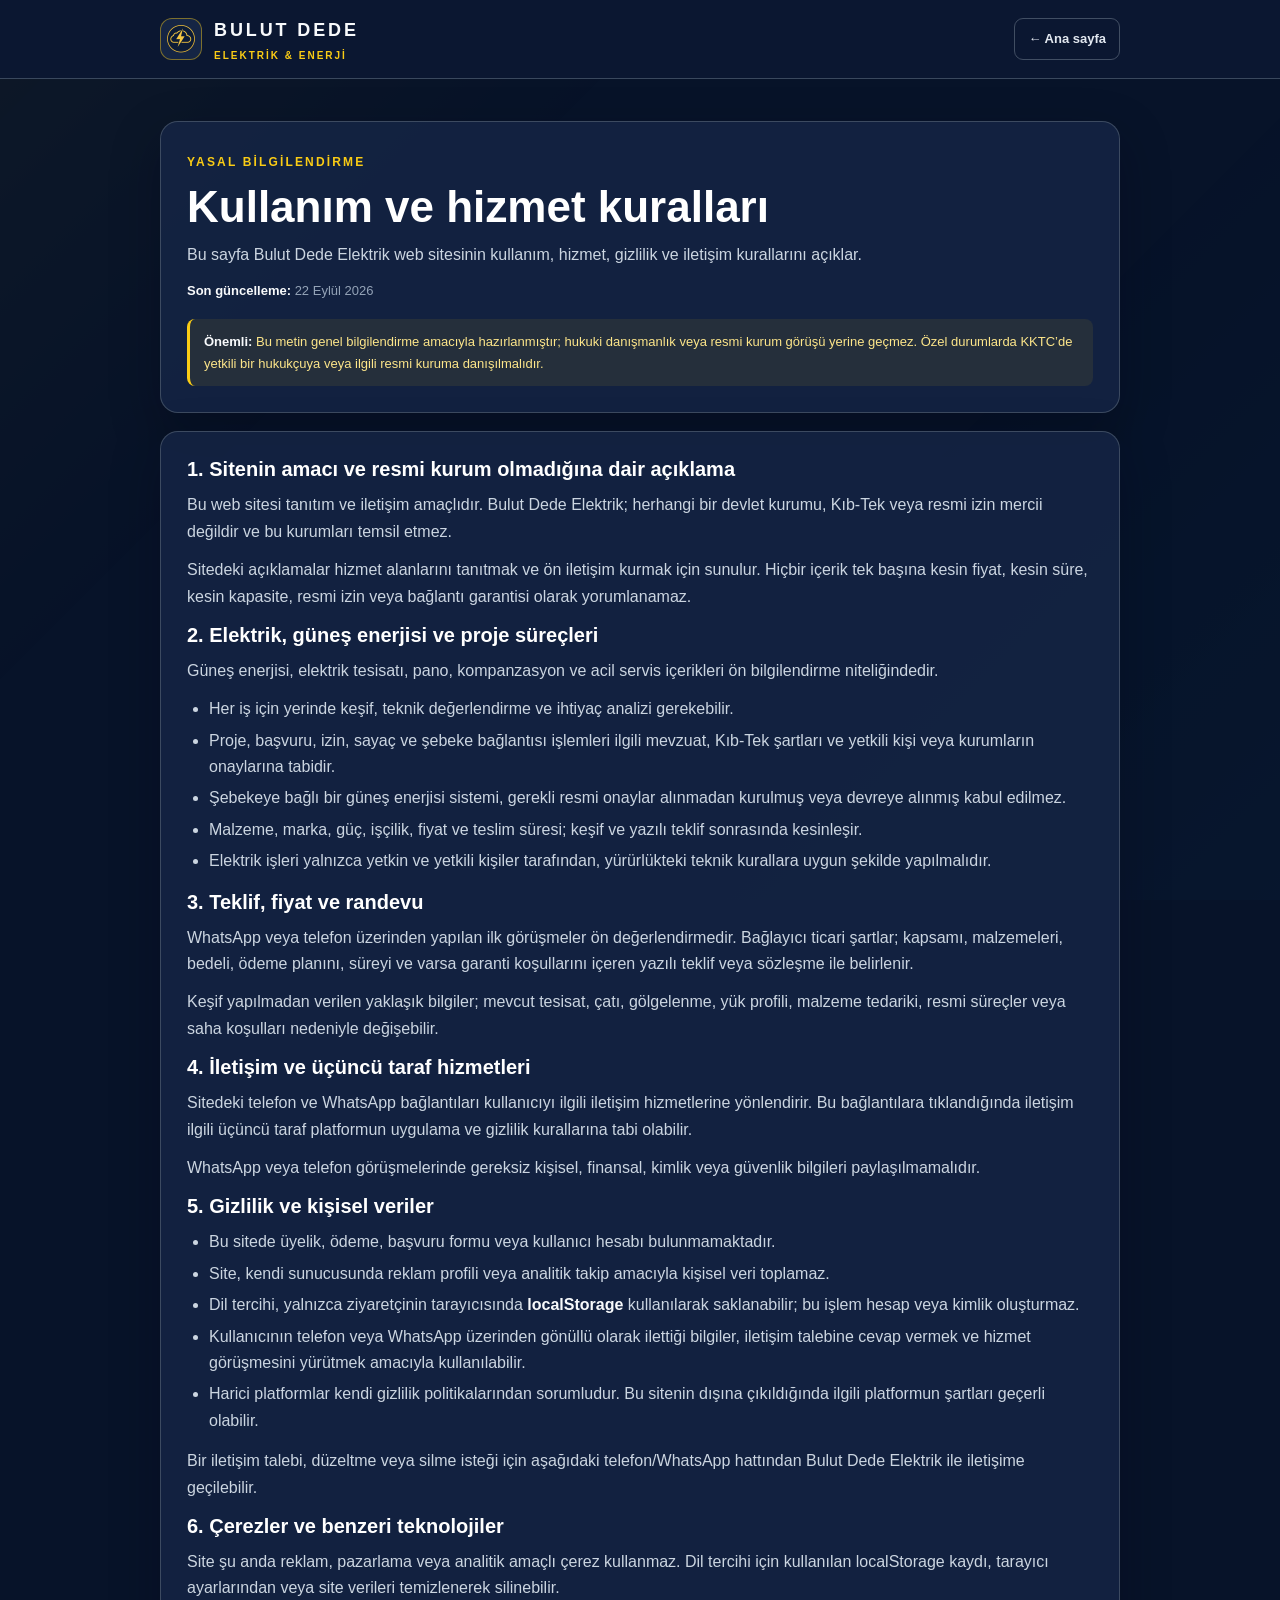
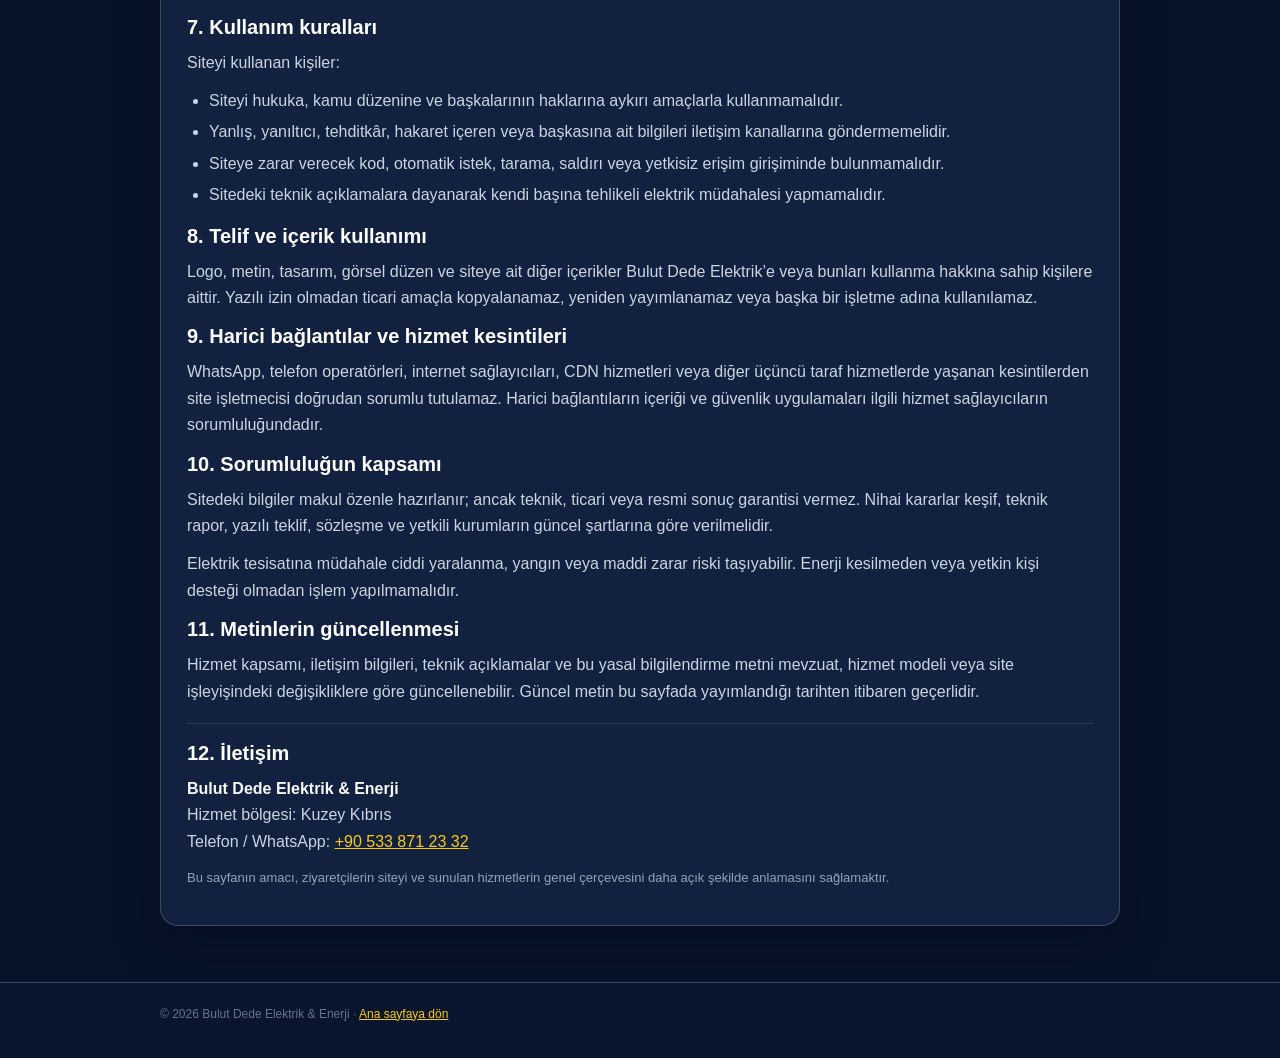
==== yasal-bilgiler.html @ 53a0b11d "Add legal information page" ====
<!doctype html>
<html lang="tr">
<head>
  <meta charset="UTF-8">
  <meta name="viewport" content="width=device-width, initial-scale=1.0">
  <meta name="description" content="Bulut Dede Elektrik web sitesi kullanım, hizmet, gizlilik ve yasal bilgilendirme metni.">
  <meta name="theme-color" content="#020617">
  <meta name="referrer" content="strict-origin-when-cross-origin">
  <meta http-equiv="Permissions-Policy" content="camera=(), microphone=(), geolocation=(), payment=(), usb=()">
  <meta http-equiv="Content-Security-Policy" content="default-src 'self'; base-uri 'self'; object-src 'none'; frame-src 'none'; frame-ancestors 'none'; form-action 'self'; img-src 'self' data:; connect-src 'self'; style-src 'self' 'unsafe-inline'; script-src 'self' 'unsafe-inline'; upgrade-insecure-requests">
  <link rel="icon" type="image/png" href="bulut-dede-logo.png">
  <title>Yasal Bilgiler | Bulut Dede Elektrik</title>
  <style>
    :root { color-scheme: dark; }
    * { box-sizing: border-box; }
    html { scroll-behavior: smooth; }
    body { margin: 0; min-height: 100vh; background: #071329; color: #e2e8f0; font-family: Arial, Helvetica, sans-serif; line-height: 1.65; }
    body::before { content: ""; position: fixed; inset: 0; z-index: -1; pointer-events: none; opacity: .2; background: linear-gradient(135deg, rgba(250,204,21,.16), transparent 35%), linear-gradient(315deg, rgba(56,189,248,.12), transparent 42%); }
    a { color: #facc15; }
    .site-header { position: sticky; top: 0; z-index: 10; border-bottom: 1px solid rgba(71,85,105,.8); background: rgba(12,24,50,.94); backdrop-filter: blur(16px); }
    .header-inner, .page-wrap { width: min(100% - 32px, 960px); margin: 0 auto; }
    .header-inner { display: flex; align-items: center; justify-content: space-between; gap: 16px; min-height: 78px; }
    .brand { display: inline-flex; align-items: center; gap: 12px; color: #fff; text-decoration: none; }
    .brand img { width: 42px; height: 42px; object-fit: contain; border: 1px solid rgba(250,204,21,.45); border-radius: 12px; padding: 4px; background: #152544; }
    .brand strong { display: block; font-size: 18px; letter-spacing: .16em; }
    .brand span { display: block; margin-top: 2px; color: #facc15; font-size: 10px; font-weight: 700; letter-spacing: .2em; text-transform: uppercase; }
    .back-link { border: 1px solid rgba(71,85,105,.9); border-radius: 9px; padding: 9px 13px; color: #e2e8f0; font-size: 13px; font-weight: 700; text-decoration: none; }
    .back-link:hover { border-color: #facc15; color: #facc15; }
    main { padding: 42px 0 56px; }
    .intro, .legal-card { border: 1px solid rgba(71,85,105,.8); border-radius: 18px; background: rgba(20,36,67,.9); box-shadow: 0 18px 50px rgba(2,6,23,.28); }
    .intro { margin-bottom: 18px; padding: 26px; }
    .eyebrow { color: #facc15; font-size: 12px; font-weight: 800; letter-spacing: .18em; text-transform: uppercase; }
    h1 { margin: 8px 0 10px; color: #fff; font-size: clamp(28px, 5vw, 44px); line-height: 1.12; }
    h2 { margin: 0 0 10px; color: #fff; font-size: 20px; line-height: 1.3; }
    h3 { margin: 22px 0 7px; color: #facc15; font-size: 15px; }
    p { margin: 0 0 12px; color: #cbd5e1; }
    .muted { color: #94a3b8; font-size: 13px; }
    .notice { margin-top: 18px; border-left: 3px solid #facc15; border-radius: 8px; background: rgba(250,204,21,.08); padding: 12px 14px; color: #fde68a; font-size: 13px; }
    .legal-card { margin-top: 14px; padding: 24px 26px; }
    ol, ul { margin: 8px 0 14px; padding-left: 22px; color: #cbd5e1; }
    li { margin: 5px 0; }
    strong { color: #f8fafc; }
    .contact-box { margin-top: 18px; border-top: 1px solid rgba(51,65,85,.8); padding-top: 16px; }
    footer { border-top: 1px solid rgba(71,85,105,.8); background: rgba(10,23,48,.82); padding: 22px 0; color: #64748b; font-size: 12px; }
    footer p { color: #64748b; font-size: 12px; }
    @media (max-width: 640px) {
      .header-inner, .page-wrap { width: min(100% - 24px, 960px); }
      .header-inner { min-height: 70px; }
      .brand strong { font-size: 14px; }
      .brand span { font-size: 8px; }
      .brand img { width: 38px; height: 38px; }
      .back-link { padding: 8px 10px; font-size: 12px; }
      main { padding: 24px 0 38px; }
      .intro, .legal-card { padding: 19px; border-radius: 15px; }
      h2 { font-size: 18px; }
    }
  </style>
</head>
<body>
  <header class="site-header">
    <div class="header-inner">
      <a class="brand" href="./" aria-label="Bulut Dede Elektrik ana sayfa">
        <img src="bulut-dede-logo.png" alt="Bulut Dede Elektrik logosu">
        <span><strong>BULUT DEDE</strong><span>Elektrik &amp; Enerji</span></span>
      </a>
      <a class="back-link" href="./">← Ana sayfa</a>
    </div>
  </header>

  <main class="page-wrap">
    <section class="intro" aria-labelledby="legal-title">
      <span class="eyebrow">Yasal bilgilendirme</span>
      <h1 id="legal-title">Kullanım ve hizmet kuralları</h1>
      <p>Bu sayfa Bulut Dede Elektrik web sitesinin kullanım, hizmet, gizlilik ve iletişim kurallarını açıklar.</p>
      <p class="muted"><strong>Son güncelleme:</strong> 22 Eylül 2026</p>
      <div class="notice"><strong>Önemli:</strong> Bu metin genel bilgilendirme amacıyla hazırlanmıştır; hukuki danışmanlık veya resmi kurum görüşü yerine geçmez. Özel durumlarda KKTC’de yetkili bir hukukçuya veya ilgili resmi kuruma danışılmalıdır.</div>
    </section>

    <article class="legal-card">
      <h2>1. Sitenin amacı ve resmi kurum olmadığına dair açıklama</h2>
      <p>Bu web sitesi tanıtım ve iletişim amaçlıdır. Bulut Dede Elektrik; herhangi bir devlet kurumu, Kıb-Tek veya resmi izin mercii değildir ve bu kurumları temsil etmez.</p>
      <p>Sitedeki açıklamalar hizmet alanlarını tanıtmak ve ön iletişim kurmak için sunulur. Hiçbir içerik tek başına kesin fiyat, kesin süre, kesin kapasite, resmi izin veya bağlantı garantisi olarak yorumlanamaz.</p>

      <h2>2. Elektrik, güneş enerjisi ve proje süreçleri</h2>
      <p>Güneş enerjisi, elektrik tesisatı, pano, kompanzasyon ve acil servis içerikleri ön bilgilendirme niteliğindedir.</p>
      <ul>
        <li>Her iş için yerinde keşif, teknik değerlendirme ve ihtiyaç analizi gerekebilir.</li>
        <li>Proje, başvuru, izin, sayaç ve şebeke bağlantısı işlemleri ilgili mevzuat, Kıb-Tek şartları ve yetkili kişi veya kurumların onaylarına tabidir.</li>
        <li>Şebekeye bağlı bir güneş enerjisi sistemi, gerekli resmi onaylar alınmadan kurulmuş veya devreye alınmış kabul edilmez.</li>
        <li>Malzeme, marka, güç, işçilik, fiyat ve teslim süresi; keşif ve yazılı teklif sonrasında kesinleşir.</li>
        <li>Elektrik işleri yalnızca yetkin ve yetkili kişiler tarafından, yürürlükteki teknik kurallara uygun şekilde yapılmalıdır.</li>
      </ul>

      <h2>3. Teklif, fiyat ve randevu</h2>
      <p>WhatsApp veya telefon üzerinden yapılan ilk görüşmeler ön değerlendirmedir. Bağlayıcı ticari şartlar; kapsamı, malzemeleri, bedeli, ödeme planını, süreyi ve varsa garanti koşullarını içeren yazılı teklif veya sözleşme ile belirlenir.</p>
      <p>Keşif yapılmadan verilen yaklaşık bilgiler; mevcut tesisat, çatı, gölgelenme, yük profili, malzeme tedariki, resmi süreçler veya saha koşulları nedeniyle değişebilir.</p>

      <h2>4. İletişim ve üçüncü taraf hizmetleri</h2>
      <p>Sitedeki telefon ve WhatsApp bağlantıları kullanıcıyı ilgili iletişim hizmetlerine yönlendirir. Bu bağlantılara tıklandığında iletişim ilgili üçüncü taraf platformun uygulama ve gizlilik kurallarına tabi olabilir.</p>
      <p>WhatsApp veya telefon görüşmelerinde gereksiz kişisel, finansal, kimlik veya güvenlik bilgileri paylaşılmamalıdır.</p>

      <h2>5. Gizlilik ve kişisel veriler</h2>
      <ul>
        <li>Bu sitede üyelik, ödeme, başvuru formu veya kullanıcı hesabı bulunmamaktadır.</li>
        <li>Site, kendi sunucusunda reklam profili veya analitik takip amacıyla kişisel veri toplamaz.</li>
        <li>Dil tercihi, yalnızca ziyaretçinin tarayıcısında <strong>localStorage</strong> kullanılarak saklanabilir; bu işlem hesap veya kimlik oluşturmaz.</li>
        <li>Kullanıcının telefon veya WhatsApp üzerinden gönüllü olarak ilettiği bilgiler, iletişim talebine cevap vermek ve hizmet görüşmesini yürütmek amacıyla kullanılabilir.</li>
        <li>Harici platformlar kendi gizlilik politikalarından sorumludur. Bu sitenin dışına çıkıldığında ilgili platformun şartları geçerli olabilir.</li>
      </ul>
      <p>Bir iletişim talebi, düzeltme veya silme isteği için aşağıdaki telefon/WhatsApp hattından Bulut Dede Elektrik ile iletişime geçilebilir.</p>

      <h2>6. Çerezler ve benzeri teknolojiler</h2>
      <p>Site şu anda reklam, pazarlama veya analitik amaçlı çerez kullanmaz. Dil tercihi için kullanılan localStorage kaydı, tarayıcı ayarlarından veya site verileri temizlenerek silinebilir.</p>

      <h2>7. Kullanım kuralları</h2>
      <p>Siteyi kullanan kişiler:</p>
      <ul>
        <li>Siteyi hukuka, kamu düzenine ve başkalarının haklarına aykırı amaçlarla kullanmamalıdır.</li>
        <li>Yanlış, yanıltıcı, tehditkâr, hakaret içeren veya başkasına ait bilgileri iletişim kanallarına göndermemelidir.</li>
        <li>Siteye zarar verecek kod, otomatik istek, tarama, saldırı veya yetkisiz erişim girişiminde bulunmamalıdır.</li>
        <li>Sitedeki teknik açıklamalara dayanarak kendi başına tehlikeli elektrik müdahalesi yapmamalıdır.</li>
      </ul>

      <h2>8. Telif ve içerik kullanımı</h2>
      <p>Logo, metin, tasarım, görsel düzen ve siteye ait diğer içerikler Bulut Dede Elektrik’e veya bunları kullanma hakkına sahip kişilere aittir. Yazılı izin olmadan ticari amaçla kopyalanamaz, yeniden yayımlanamaz veya başka bir işletme adına kullanılamaz.</p>

      <h2>9. Harici bağlantılar ve hizmet kesintileri</h2>
      <p>WhatsApp, telefon operatörleri, internet sağlayıcıları, CDN hizmetleri veya diğer üçüncü taraf hizmetlerde yaşanan kesintilerden site işletmecisi doğrudan sorumlu tutulamaz. Harici bağlantıların içeriği ve güvenlik uygulamaları ilgili hizmet sağlayıcıların sorumluluğundadır.</p>

      <h2>10. Sorumluluğun kapsamı</h2>
      <p>Sitedeki bilgiler makul özenle hazırlanır; ancak teknik, ticari veya resmi sonuç garantisi vermez. Nihai kararlar keşif, teknik rapor, yazılı teklif, sözleşme ve yetkili kurumların güncel şartlarına göre verilmelidir.</p>
      <p>Elektrik tesisatına müdahale ciddi yaralanma, yangın veya maddi zarar riski taşıyabilir. Enerji kesilmeden veya yetkin kişi desteği olmadan işlem yapılmamalıdır.</p>

      <h2>11. Metinlerin güncellenmesi</h2>
      <p>Hizmet kapsamı, iletişim bilgileri, teknik açıklamalar ve bu yasal bilgilendirme metni mevzuat, hizmet modeli veya site işleyişindeki değişikliklere göre güncellenebilir. Güncel metin bu sayfada yayımlandığı tarihten itibaren geçerlidir.</p>

      <div class="contact-box">
        <h2>12. İletişim</h2>
        <p><strong>Bulut Dede Elektrik &amp; Enerji</strong><br>Hizmet bölgesi: Kuzey Kıbrıs<br>Telefon / WhatsApp: <a href="tel:+905338712332">+90 533 871 23 32</a></p>
        <p class="muted">Bu sayfanın amacı, ziyaretçilerin siteyi ve sunulan hizmetlerin genel çerçevesini daha açık şekilde anlamasını sağlamaktır.</p>
      </div>
    </article>
  </main>

  <footer>
    <div class="page-wrap">
      <p>© 2026 Bulut Dede Elektrik &amp; Enerji · <a href="./">Ana sayfaya dön</a></p>
    </div>
  </footer>
</body>
</html>
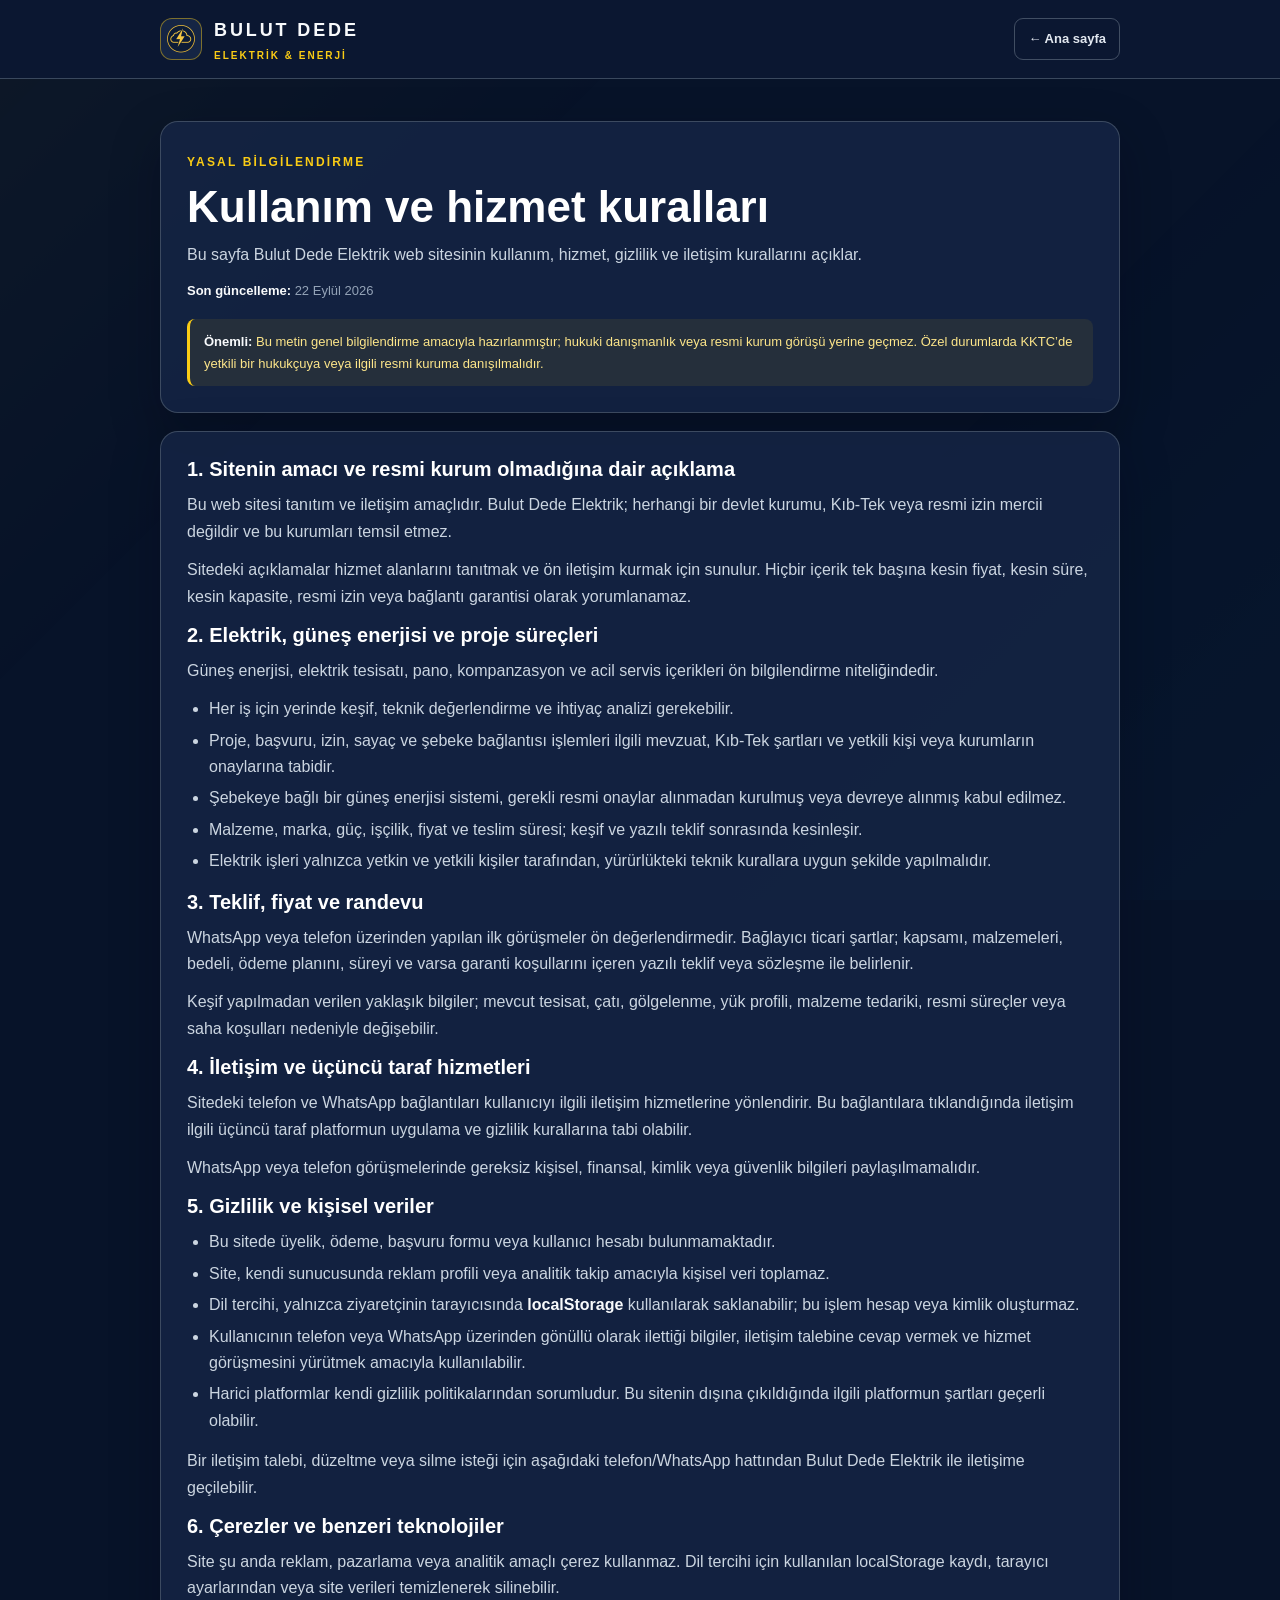
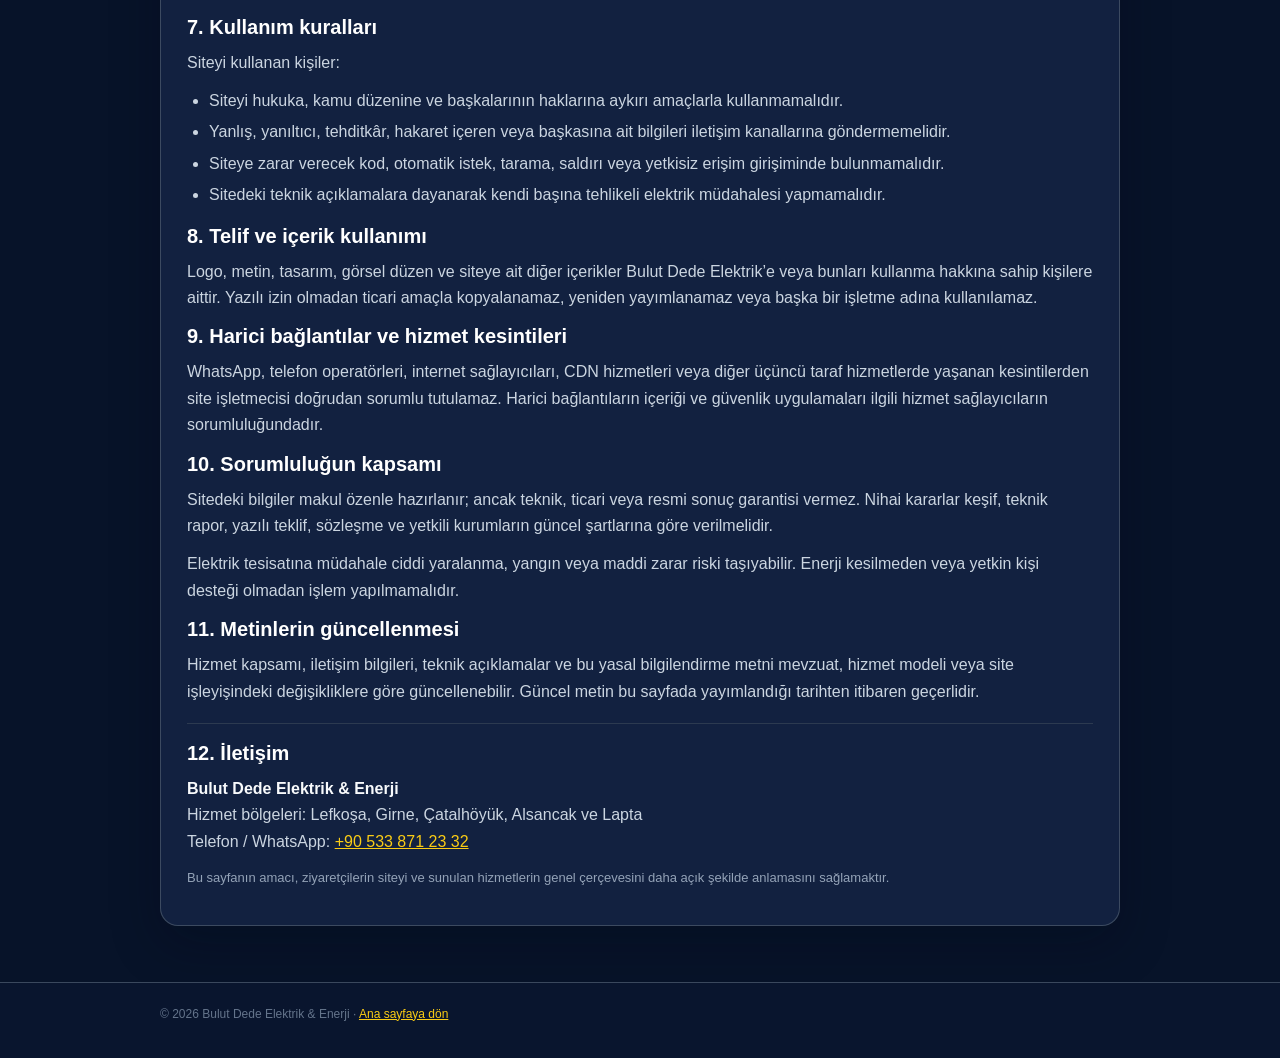
==== commit 11a30dc9: "Update listed service areas in legal contact details" ====
--- a/yasal-bilgiler.html
+++ b/yasal-bilgiler.html
@@ -136,7 +136,7 @@
 
       <div class="contact-box">
         <h2>12. İletişim</h2>
-        <p><strong>Bulut Dede Elektrik &amp; Enerji</strong><br>Hizmet bölgesi: Kuzey Kıbrıs<br>Telefon / WhatsApp: <a href="tel:+905338712332">+90 533 871 23 32</a></p>
+        <p><strong>Bulut Dede Elektrik &amp; Enerji</strong><br>Hizmet bölgeleri: Lefkoşa, Girne, Çatalhöyük, Alsancak ve Lapta<br>Telefon / WhatsApp: <a href="tel:+905338712332">+90 533 871 23 32</a></p>
         <p class="muted">Bu sayfanın amacı, ziyaretçilerin siteyi ve sunulan hizmetlerin genel çerçevesini daha açık şekilde anlamasını sağlamaktır.</p>
       </div>
     </article>
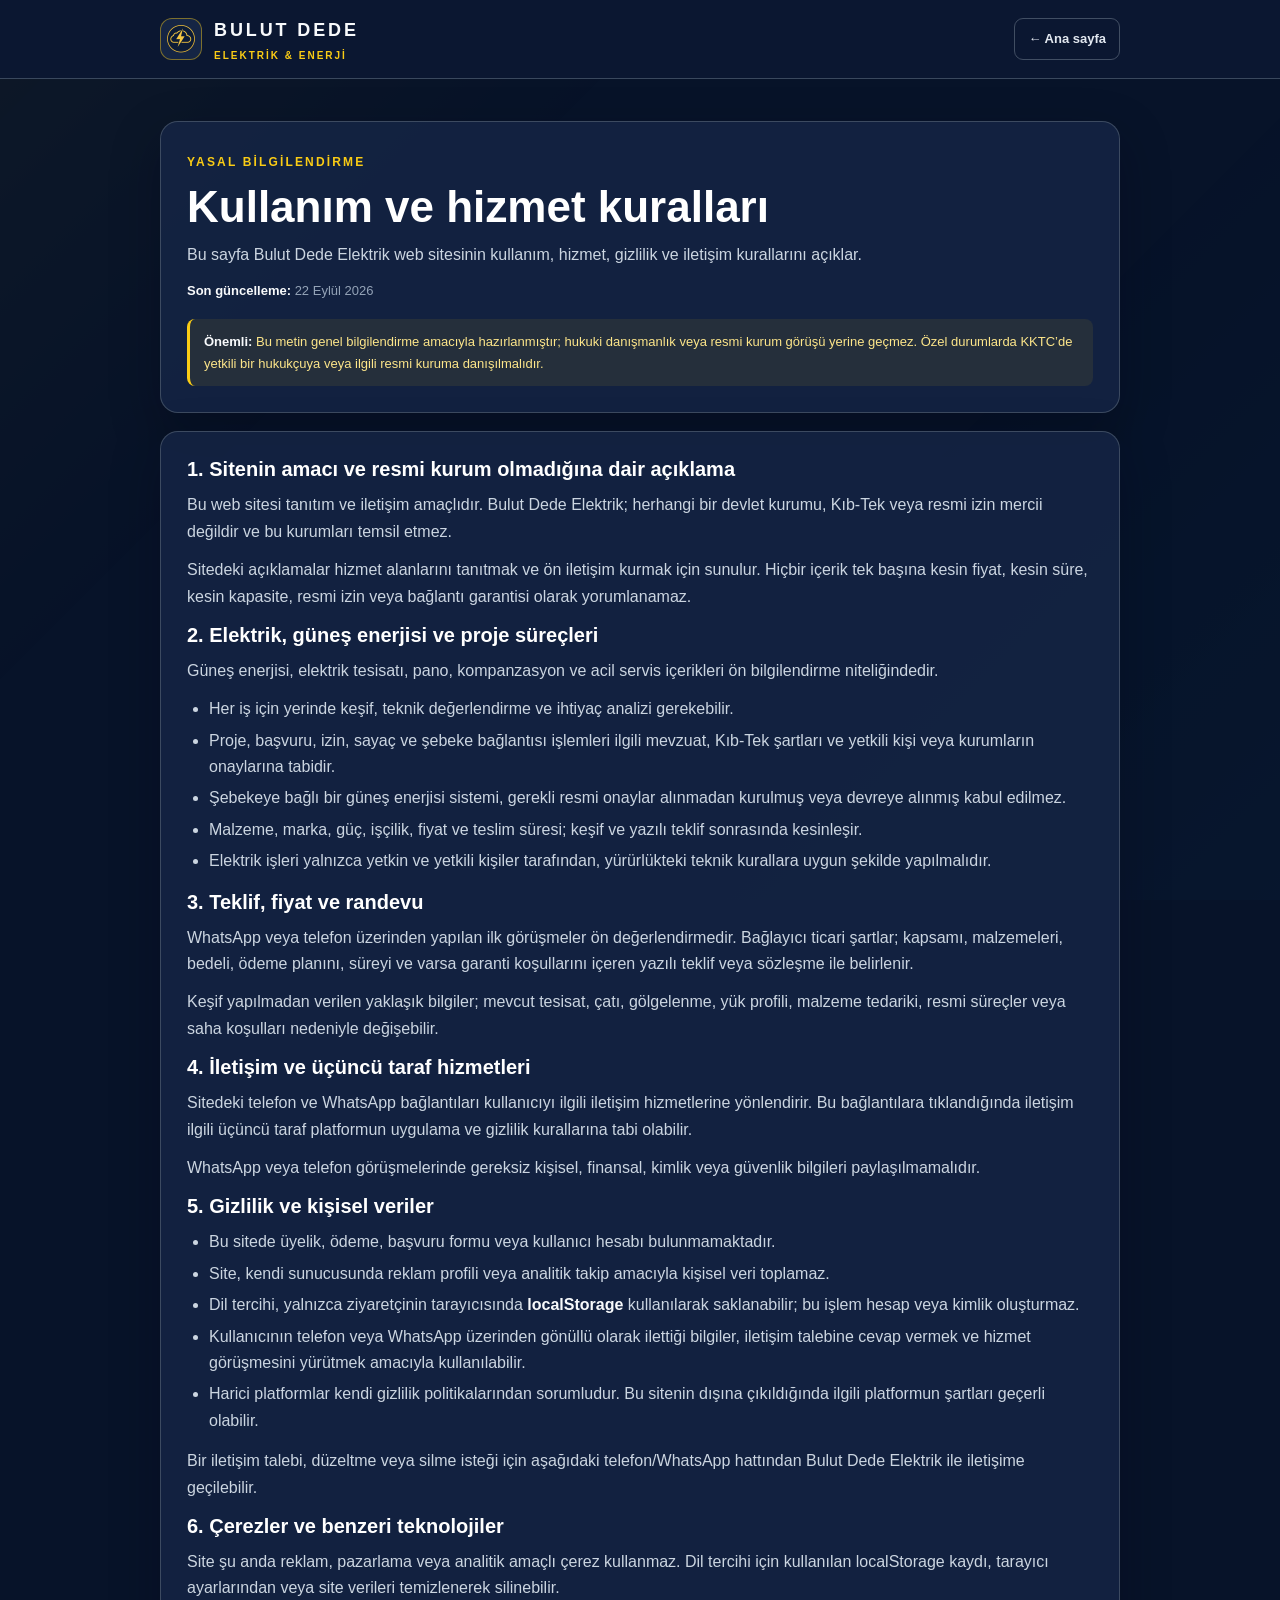
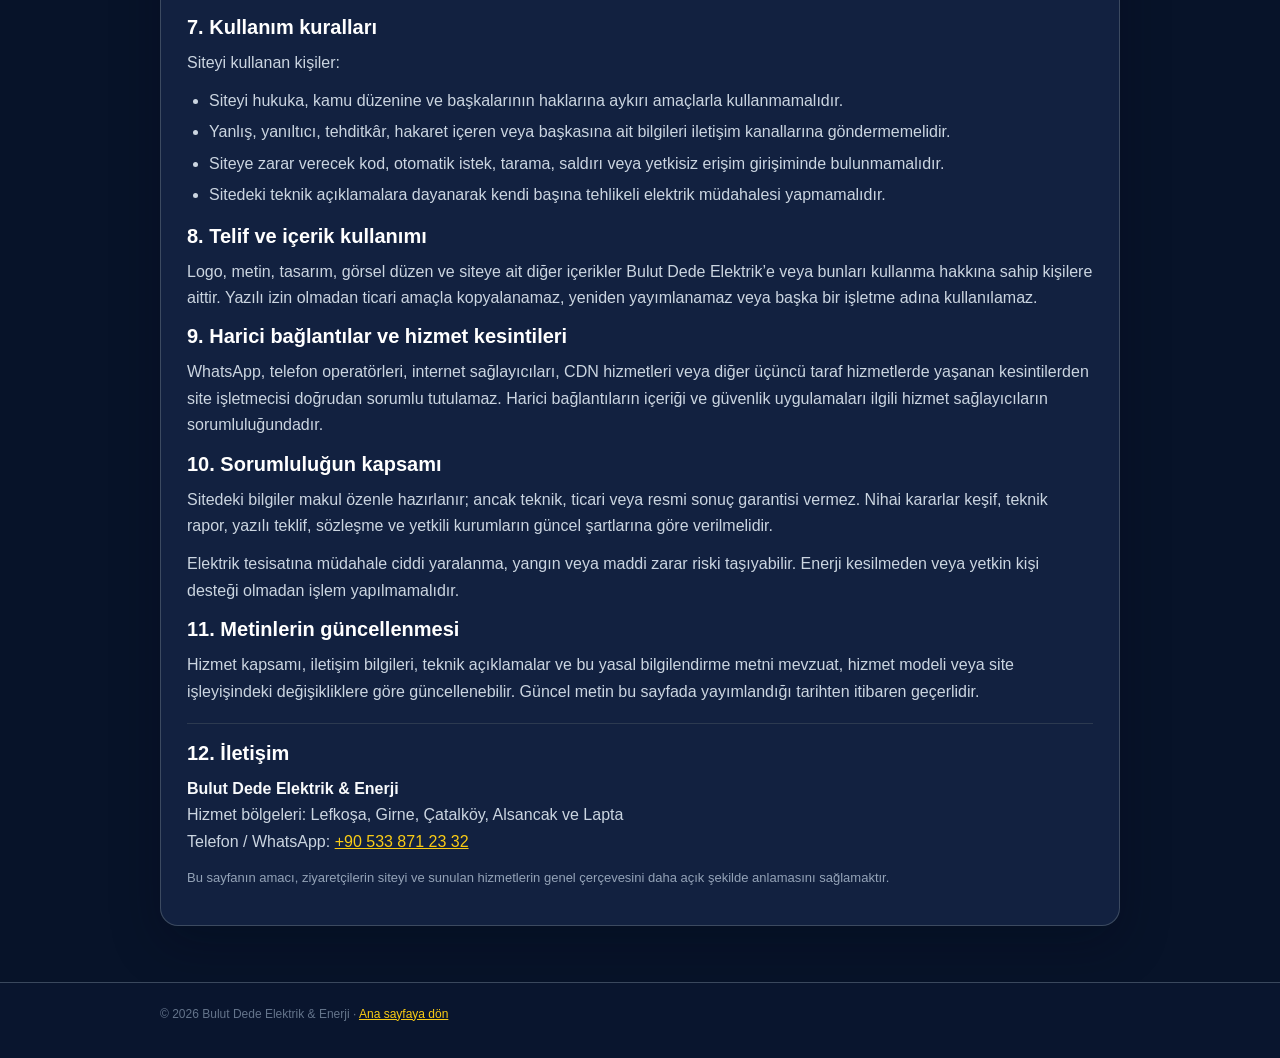
==== commit 1043f91d: "Replace service area with Çatalköy" ====
--- a/yasal-bilgiler.html
+++ b/yasal-bilgiler.html
@@ -136,7 +136,7 @@
 
       <div class="contact-box">
         <h2>12. İletişim</h2>
-        <p><strong>Bulut Dede Elektrik &amp; Enerji</strong><br>Hizmet bölgeleri: Lefkoşa, Girne, Çatalhöyük, Alsancak ve Lapta<br>Telefon / WhatsApp: <a href="tel:+905338712332">+90 533 871 23 32</a></p>
+        <p><strong>Bulut Dede Elektrik &amp; Enerji</strong><br>Hizmet bölgeleri: Lefkoşa, Girne, Çatalköy, Alsancak ve Lapta<br>Telefon / WhatsApp: <a href="tel:+905338712332">+90 533 871 23 32</a></p>
         <p class="muted">Bu sayfanın amacı, ziyaretçilerin siteyi ve sunulan hizmetlerin genel çerçevesini daha açık şekilde anlamasını sağlamaktır.</p>
       </div>
     </article>
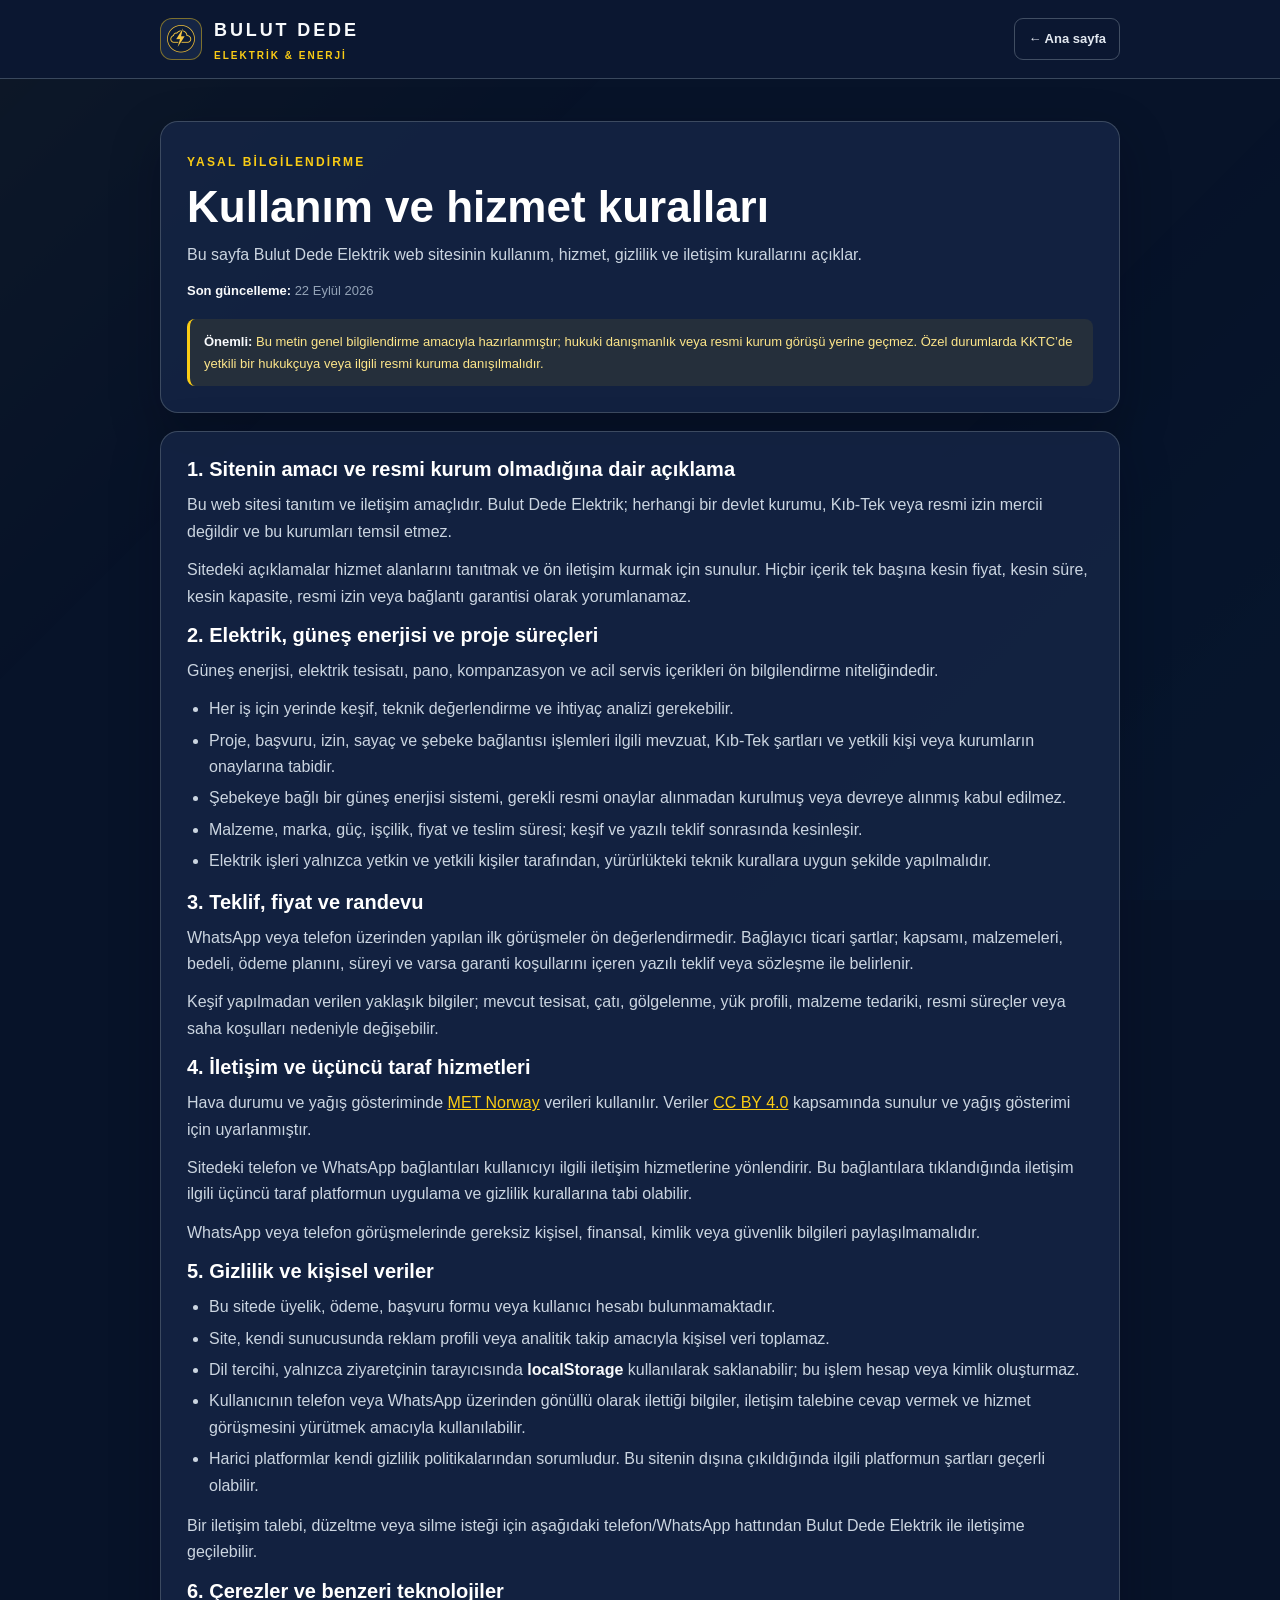
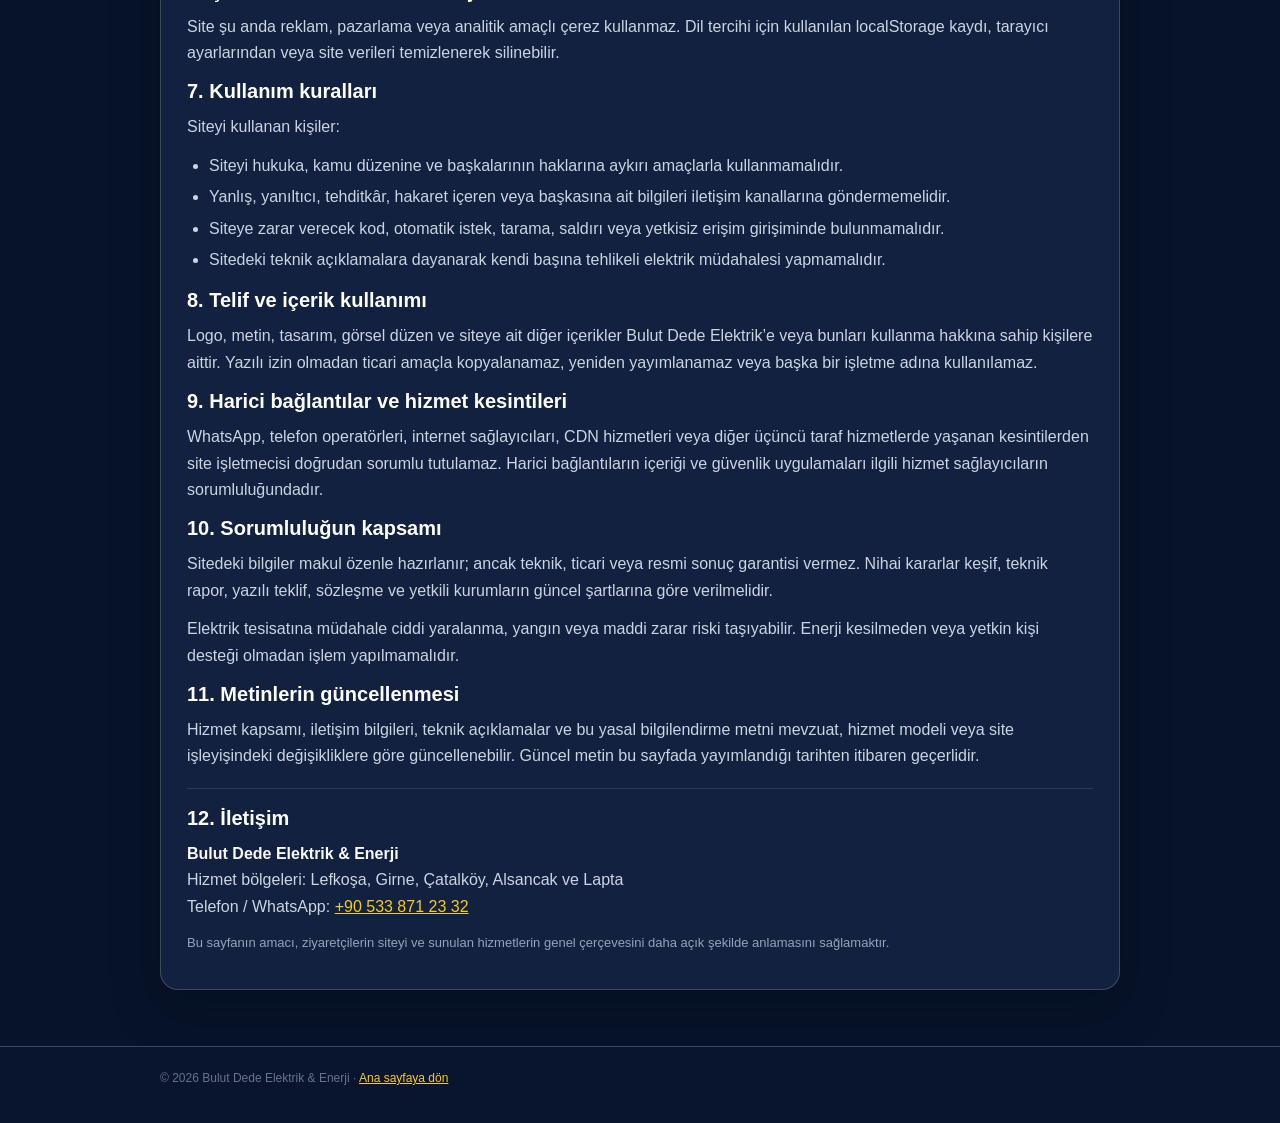
==== commit ccea159b: "Keep weather data attribution in legal information" ====
--- a/yasal-bilgiler.html
+++ b/yasal-bilgiler.html
@@ -96,6 +96,7 @@
       <p>Keşif yapılmadan verilen yaklaşık bilgiler; mevcut tesisat, çatı, gölgelenme, yük profili, malzeme tedariki, resmi süreçler veya saha koşulları nedeniyle değişebilir.</p>
 
       <h2>4. İletişim ve üçüncü taraf hizmetleri</h2>
+      <p>Hava durumu ve yağış gösteriminde <a href="https://api.met.no/" target="_blank" rel="noopener noreferrer">MET Norway</a> verileri kullanılır. Veriler <a href="https://creativecommons.org/licenses/by/4.0/" target="_blank" rel="noopener noreferrer">CC BY 4.0</a> kapsamında sunulur ve yağış gösterimi için uyarlanmıştır.</p>
       <p>Sitedeki telefon ve WhatsApp bağlantıları kullanıcıyı ilgili iletişim hizmetlerine yönlendirir. Bu bağlantılara tıklandığında iletişim ilgili üçüncü taraf platformun uygulama ve gizlilik kurallarına tabi olabilir.</p>
       <p>WhatsApp veya telefon görüşmelerinde gereksiz kişisel, finansal, kimlik veya güvenlik bilgileri paylaşılmamalıdır.</p>
 
